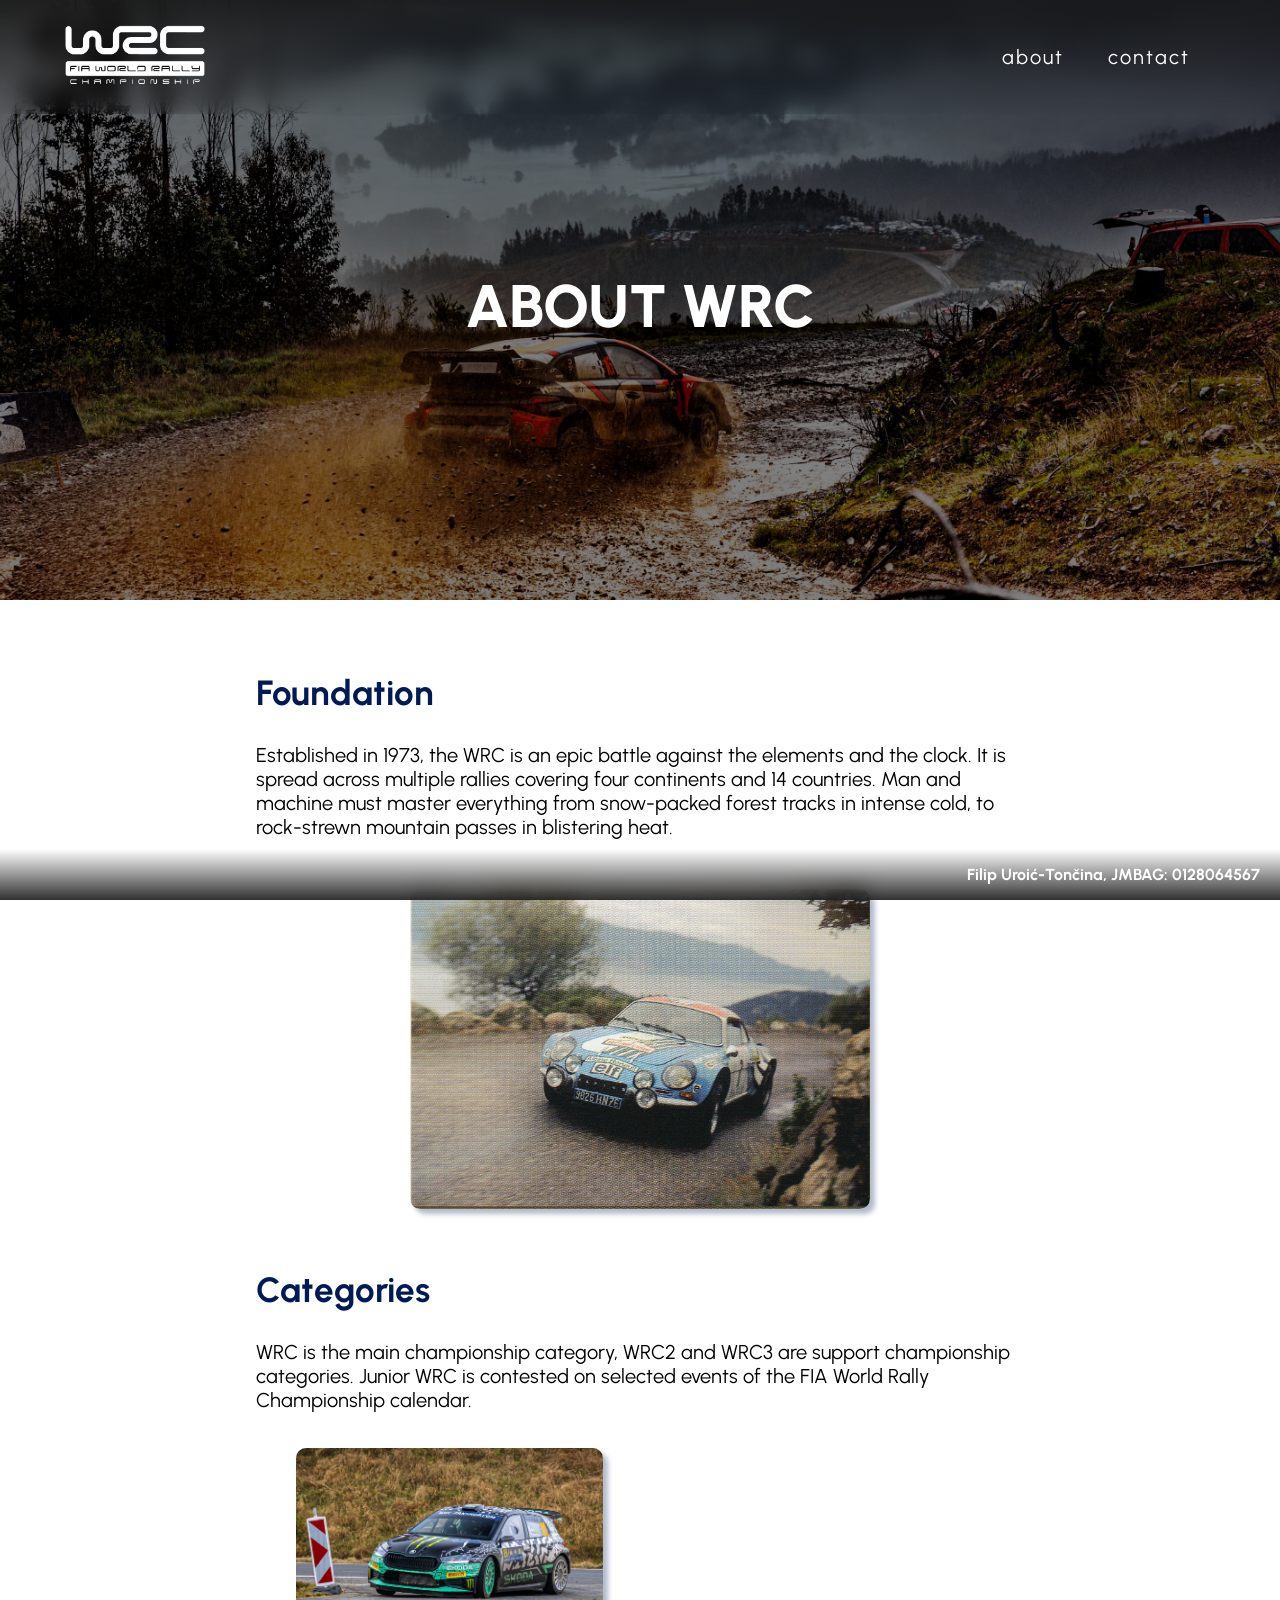
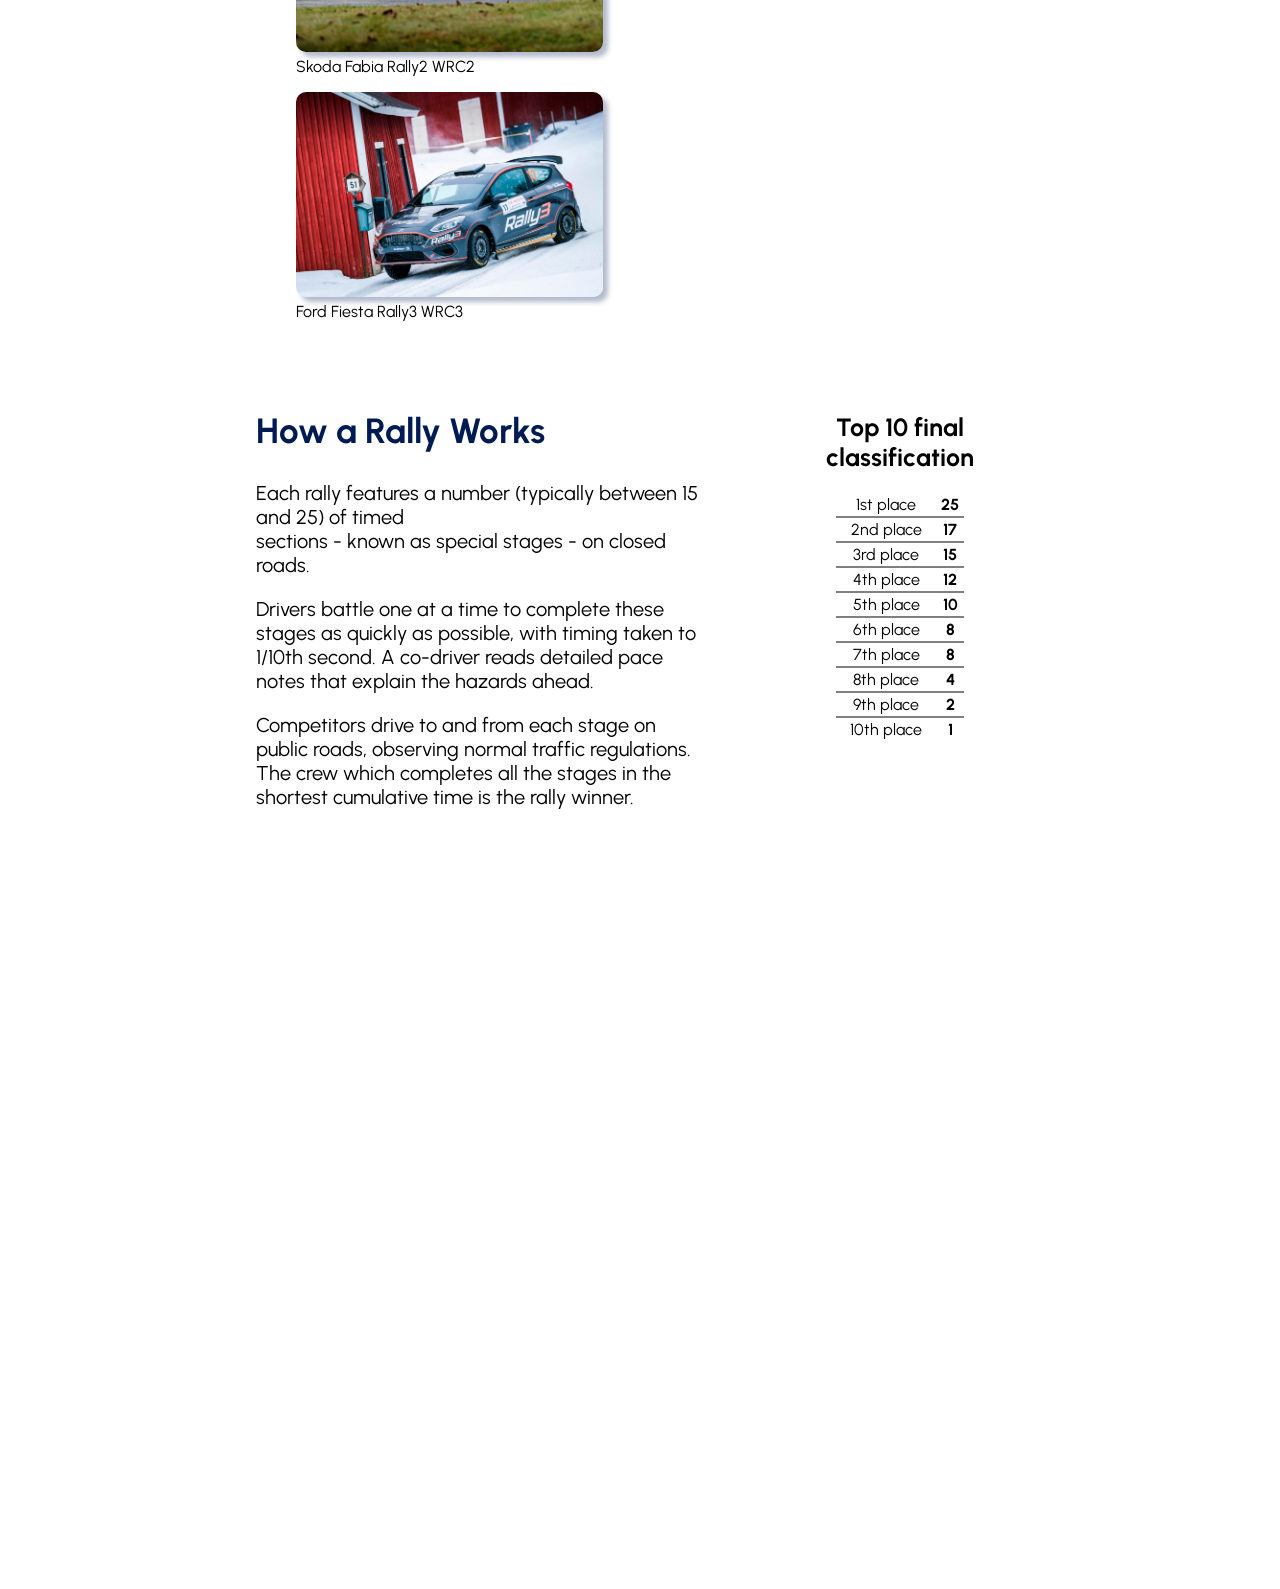
==== about/about.html @ 0e634e4d "Initial commit" ====
<!DOCTYPE html>
<html lang="en">
    <head>
        <meta charset="utf-8">
        <link rel="stylesheet" href="../style.css">
        <link rel="stylesheet" href="../about_style.css">
        <link rel="icon" href="../images/favicon.svg" type="image/svg">
        <title>WRC</title>
    </head>
    <body>
        <header class="header">
            <a href="../index.html" class="logo-link">
                <img src="../images/logo_negative.png" alt="WRC Logo" class="logo-image" style="box-shadow: none;">
            </a>
            <nav class="nav-menu">
                <a class="nav-button" href="../about/about.html">About</a>
                <a class="nav-button" href="../contact/contact.html">Contact</a>
            </nav>
        </header>
        <div class="hero-section">
            <div class="hero-image"></div>
            <h1 class="hero-title">About WRC</h1>
        </div>
        <article class="articles" id="first-article">
            <h2>Foundation</h2>
            <p>Established in 1973, the WRC is an epic battle against the elements and the clock. It is spread across multiple rallies covering four continents and 14 countries.
                     Man and machine must master everything from snow-packed forest tracks in intense cold, to rock-strewn mountain passes in blistering heat.</p>
            <img src="images/Therier_Corsica_1973.jpg" alt="Therier Corsica 1973">
        </article>
        <article class="articles">
            <h2>Categories</h2>
            <p>WRC is the main championship category, WRC2 and WRC3 are support championship categories. Junior WRC is contested on selected events of the FIA World Rally Championship calendar.</p>
            <figure class="wrc2">
                <img src="images/wrc2.jpg" alt="Rally2 Skoda WRC2">
                <figcaption>Skoda Fabia Rally2 WRC2</figcaption>
            </figure>
            <figure class="wrc3">
                <img src="images/wrc3.jpg" alt="Rally3 Ford Fiesta WRC3">
                <figcaption>Ford Fiesta Rally3 WRC3</figcaption>
            </figure>
        </article>
        <article class="articles" id="rally-works">
            <h2>How a Rally Works</h2>
            <p>Each rally features a number (typically between 15 and 25) of timed<br>sections - known as special stages - on closed roads.</p>
            <p>Drivers battle one at a time to complete these stages as quickly as possible, with timing taken to 1/10th second. A co-driver reads detailed pace notes that explain the hazards ahead.</p>
            <p>Competitors drive to and from each stage on public roads, observing normal traffic regulations. The crew which completes all the stages in the shortest cumulative time is the rally winner.</p>
        </article>
        <aside>
            <h2>Top 10 final classification </h2>
            <table class="points">
                <tr>
                    <td style="border-top: none;">1st place</td>
                    <td style="border-top: none;"><b>25</b></td>
                </tr>
                <tr>
                    <td>2nd place</td>
                    <td><b>17</b></td>
                </tr>
                <tr>
                    <td>3rd place</td>
                    <td><b>15</b></td>
                </tr>
                <tr>
                    <td>4th place</td>
                    <td><b>12</b></td>
                </tr>
                <tr>
                    <td>5th place</td>
                    <td><b>10</b></td>
                </tr>
                <tr>
                    <td>6th place</td>
                    <td><b>8</b></td>
                </tr>
                <tr>
                    <td>7th place</td>
                    <td><b>8</b></td>
                </tr>
                <tr>
                    <td>8th place</td>
                    <td><b>4</b></td>
                </tr>
                <tr>
                    <td>9th place</td>
                    <td><b>2</b></td>
                </tr>
                <tr>
                    <td>10th place</td>
                    <td><b>1</b></td>
                </tr>
            </table>
        </aside>
        <footer class="footer">
            <p>Filip Uroić-Tončina, JMBAG: 0128064567</p>
        </footer>
    </body>
</html>
---- style.css ----
@font-face{
    font-family: 'Urbanist';
    src: url('fonts/Urbanist-VariableFont_wght.ttf') format("truetype");
}


html{
    scroll-behavior: smooth;
}


body{
    font-family: Urbanist, Helvetica, sans-serif;
    padding-bottom: 60px;
    background-color: rgb(255, 255, 255);
    margin: 0;
}

.clear{
    clear: both;
}

img{
    border-radius: 10px;
    box-shadow: 5px 5px 5px rgba(0, 27, 83, 0.3);
}

.site-wrapper{
    width: 90%;
    margin: 0 auto;
}

.header{
    position: fixed;
    top: 0;
    left: 0;
    width: 100%;
    background: linear-gradient(to bottom, rgba(27, 27, 27, 0.9), rgba(27, 27, 27, 0));
    backdrop-filter: blur(10px);
    z-index: 1000;
}

.logo-image{
    width: 150px;
    margin: 20px 10px 20px 60px;
}


.nav-menu {
    display: inline-block;
    float: right;
    margin-top: 35px;
    margin-right: 60px;
    border-radius: 30px;
    padding: 10px;
}

.nav-menu a{
    color: white;
    font-weight: normal;
    font-family: Urbanist, Helvetica, sans-serif;
    text-decoration: none;
    letter-spacing: 2px;
    text-transform: lowercase;
    font-size: 20px;
    padding: 10px;
    margin: 0 10px;
    transition: 0.5s;
}

.nav-menu a:hover{
    color: orange;
    transition: 0.5s;
}

.nav-menu .nav-button{
    padding-right: 10px;
    padding-left: 10px;
}

.hero-image{
    margin-top: -200px;
    margin-bottom: 0;
    padding: 0;
    height: 122vh;
    background-image: url('images/hero-image3.webp');
    background-position: center center;
    background-size: 100%;
    background-attachment: fixed;
}

.hero-text{
    margin-left: 100px;
    padding-left: 30px;
    padding-right: 10px;
    word-break: keep-all;
    background-color: rgba(0, 27, 83, 0.4);
    backdrop-filter: blur(10px);
    margin-right: 900px;
    border-radius: 20px;
}

.hero-section h3{
    padding-top: 20px;
    font-size: 50px;
    color: white;
    margin-top: -370px;
    margin-bottom: 40px;
}

.hero-section p{
    color: white;
    padding-bottom: 25px;
    font-size: 18px;
}

.hero-article{
    margin: 50px auto;
    z-index: -5;
}

.anchor-links{
    position: relative;
    margin-top: 80px;
    z-index: 100;
    width: 100%;
    text-align: center;
    padding-top: 20px;
    padding-bottom: 20px;
    background-color: #001b53;
}

.anchor-links a{
    text-decoration: none;
    font-family: Urbanist, Helvetica, sans-serif;
    font-weight: bold;
    font-size: 20px;
    padding: 0 20px;
    color: white;
    text-transform: lowercase;
    transition: 0.5s;
}

.anchor-links a:hover{
    color: orange;
    transition: 0.5s;
}

.short-intro{
    width: 90%;
    margin: 60px auto 0;
}

.short-intro-text{
    width: 70%;
    float: left;
    line-height: 1.4;
}

.short-intro h2{
    color: #002468;
    text-align: left;
    width: 60%;
    font-family: Urbanist, Helvetica, sans-serif;
    font-size: 40px;
    font-weight: bold;
    margin-bottom: 30px;
    margin-left: 0;
}

.short-intro-text p{
    font-size: 18px;
}

.short-intro-img{
    width: 25%;
    float: left;
    margin-left: 5%;
}

.manufacturers{
    width: 100%;
    margin: 60px auto 0;
    text-align: center;
    font-size: 25px;
    color: #002468;
}

.manufacturers-heading{
    color: #002468;
    width: 90%;
    margin: 0 auto;
    text-align: left;
    font-family: Urbanist, Helvetica, sans-serif;
    font-size: 40px;
    font-weight: bold;
    margin-bottom: 60px;
}

.manufacturers-wrapper{
    width: 30%;
    display: inline-block;
    transition: transform 0.3s ease;

}

.manufacturer-image{
    display: block;
    width: 100%;
    object-fit: cover;
}

.manufacturers-image-wrapper{
    overflow: hidden;
    border-radius: 10px;
    transition: transform 0.3s ease;
    box-shadow: 5px 5px 5px rgba(0, 27, 83, 0.3);
}

.manufacturers-wrapper:hover{
    transform: scale(1.05);
}

.calendar-article{
    margin-top: 60px;
}

.calendar-article table{
    margin-top: 40px;
}

.calendar-title{
    color: #001b53;
    width: 90%;
    text-align: left;
    margin: auto;
    font-size: 40px;
}

.season-calendar{
    color: #001b53;
    width: 90%;
    font-size: 18px;
    margin: auto;
    table-layout: fixed;
    border-collapse: collapse;
}

.season-calendar td{
    padding-top: 20px;
    padding-bottom: 20px;
    text-align: center;
    width: 20%;
}

.season-calendar tbody tr{
    border-top: 1px solid rgba(0, 27, 83, 0.6);
    transition: font-size 0.3s ease;
}

.season-calendar tbody tr:hover{
    color: orange;
    font-size: 25px;
}

thead .first-row{
    font-size: 25px;
    color: #001b53;
}

#calendar{
    scroll-margin-top: 120px;
}

#manufacturers{
    scroll-margin-top: 120px;
}

#whatiswrc{
    scroll-margin-top: 120px;
}

.footer{
    position: fixed;
    z-index: 10000;
    bottom: 0;
    left: 0;
    padding: 0;
    width: 100%;
    text-align: right;
    font-family: Urbanist, Helvetica, sans-serif;
    font-weight: bold;
    background: linear-gradient(to top, rgba(27, 27, 27, 0.9), rgba(27, 27, 27, 0));
    /*background: rgba(0, 27, 83, 0.72);*/
    backdrop-filter: blur(10px);
}

.footer p{
    padding-right: 20px;
    color: white;
}
---- about_style.css ----
.hero-section{
    width: 100%;
    margin-top: -700px;
}

.hero-image{
    width: 100%;
    height: 1300px;
    background:
            linear-gradient(rgba(0,0,0,0.5), rgba(0,0,0,0.5)),
            url("about/images/hero-about.webp");
    background-position: center 600px;
    background-attachment: fixed;
    background-size: cover;
    box-shadow: none;
    background-color: rgba(0, 0, 0, 0.5);
}

.hero-title{
    width: fit-content;
    font-size: 60px;
    text-transform: uppercase;
    font-weight: 800;
    color: white;
    margin-top: -330px;
    margin-bottom: 330px;
    margin-left: auto;
    margin-right: auto;
}


.articles{
    position: relative;
    width: 60%;
    margin: 60px auto 0;
}

#first-article{
    margin: 60px auto 0;
}

#first-article p{
    margin-bottom: 50px;
}

.articles h2{
    font-size: 35px;
    color: #001b53;
}

.articles p{
    font-size: 20px;
}

#first-article img{
    display: block;
    width: 60%;
    margin: 0 auto;
}

.wrc2, .wrc3{
    position: relative;
    display: inline-block;
    width: 40%;
    margin-bottom: 0;
}

.wrc2 img, .wrc3 img{
    width: 100%;
    display: block;
}

figcaption{
    margin-top: 5px;
}

#rally-works{
    width: 35%;
    margin-left: 20%;
    margin-right: 5%;
    display: inline-block;
}

aside{
    position: relative;
    display: inline-block;
    width: 20%;
    vertical-align: top;
    margin-top: 70px;
    text-align: center;
}

aside h2{
    font-size: 25px;
}

.points {
    width: 50%;
    margin: 0 auto;
    text-align: center;
    padding-right: 0;
    border-collapse: collapse;
}

.points td{
    border-top: 2px solid gray;
    height: 21px;
}
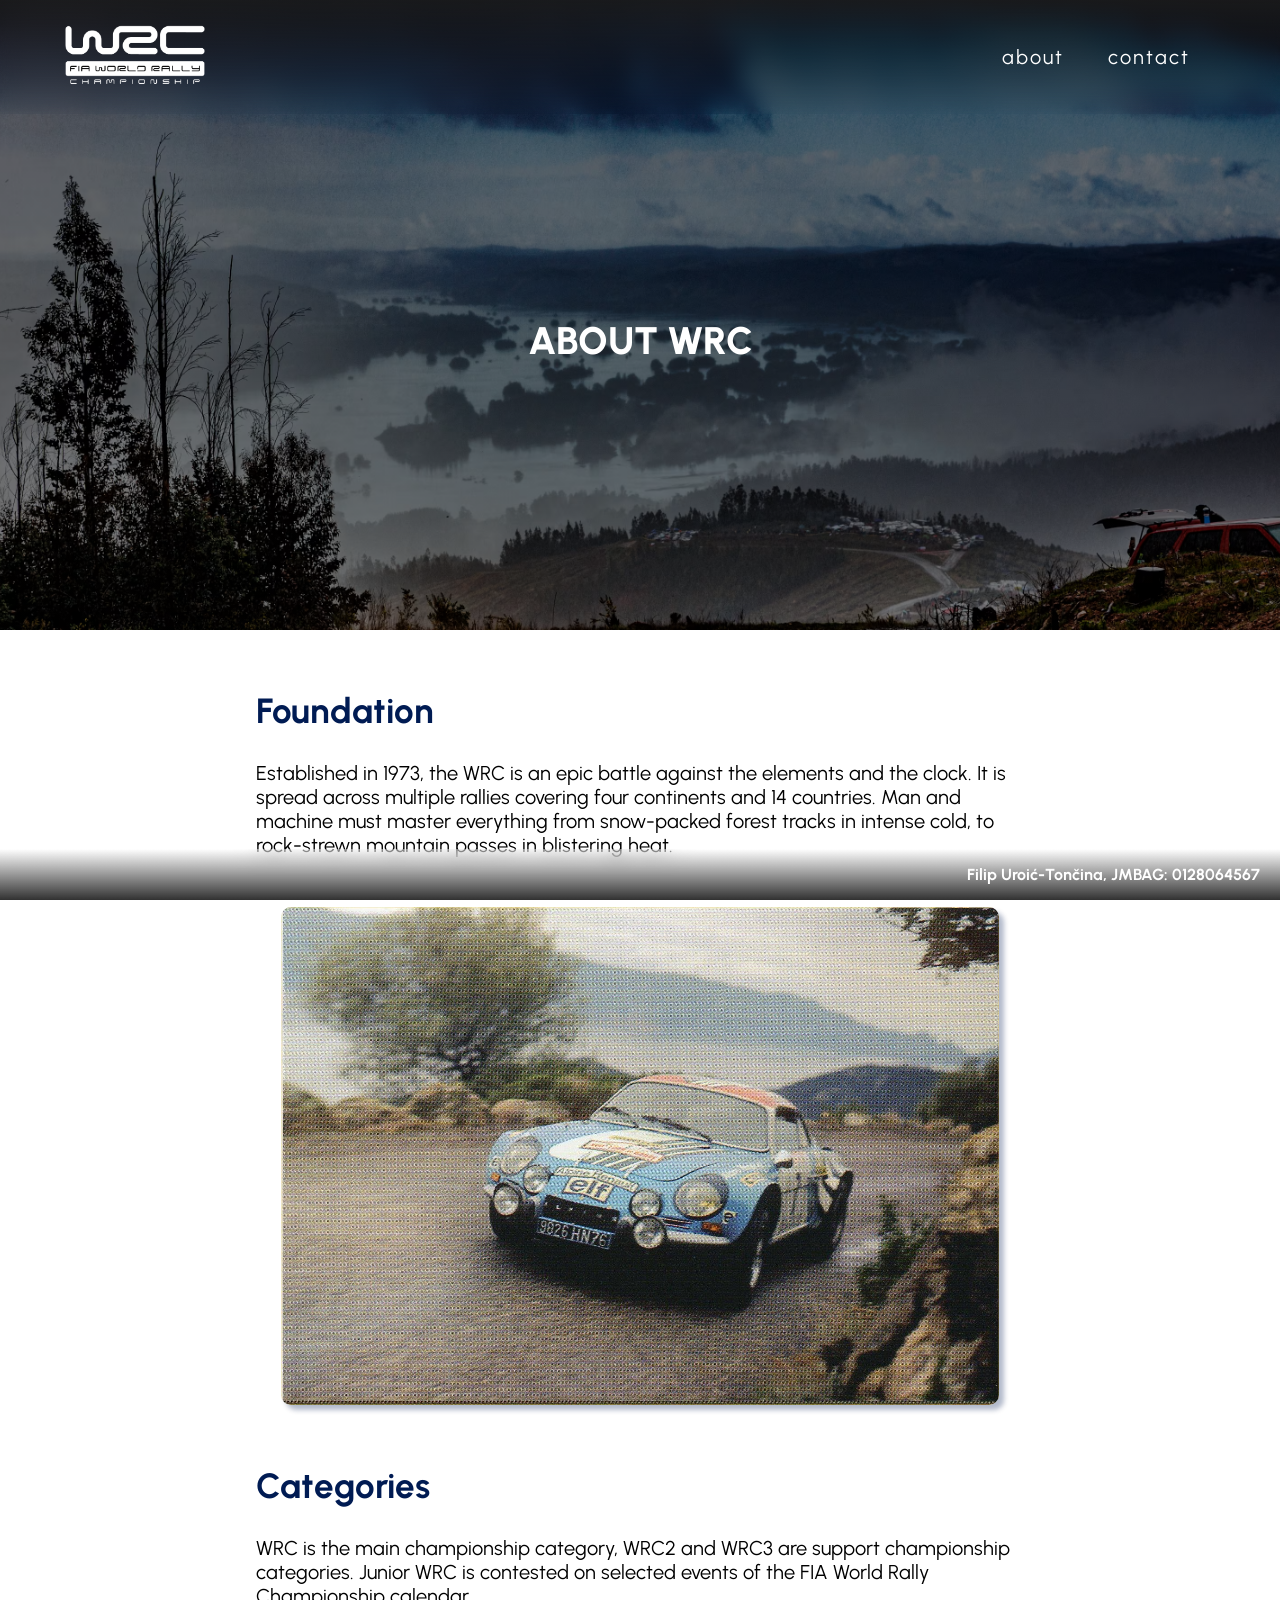
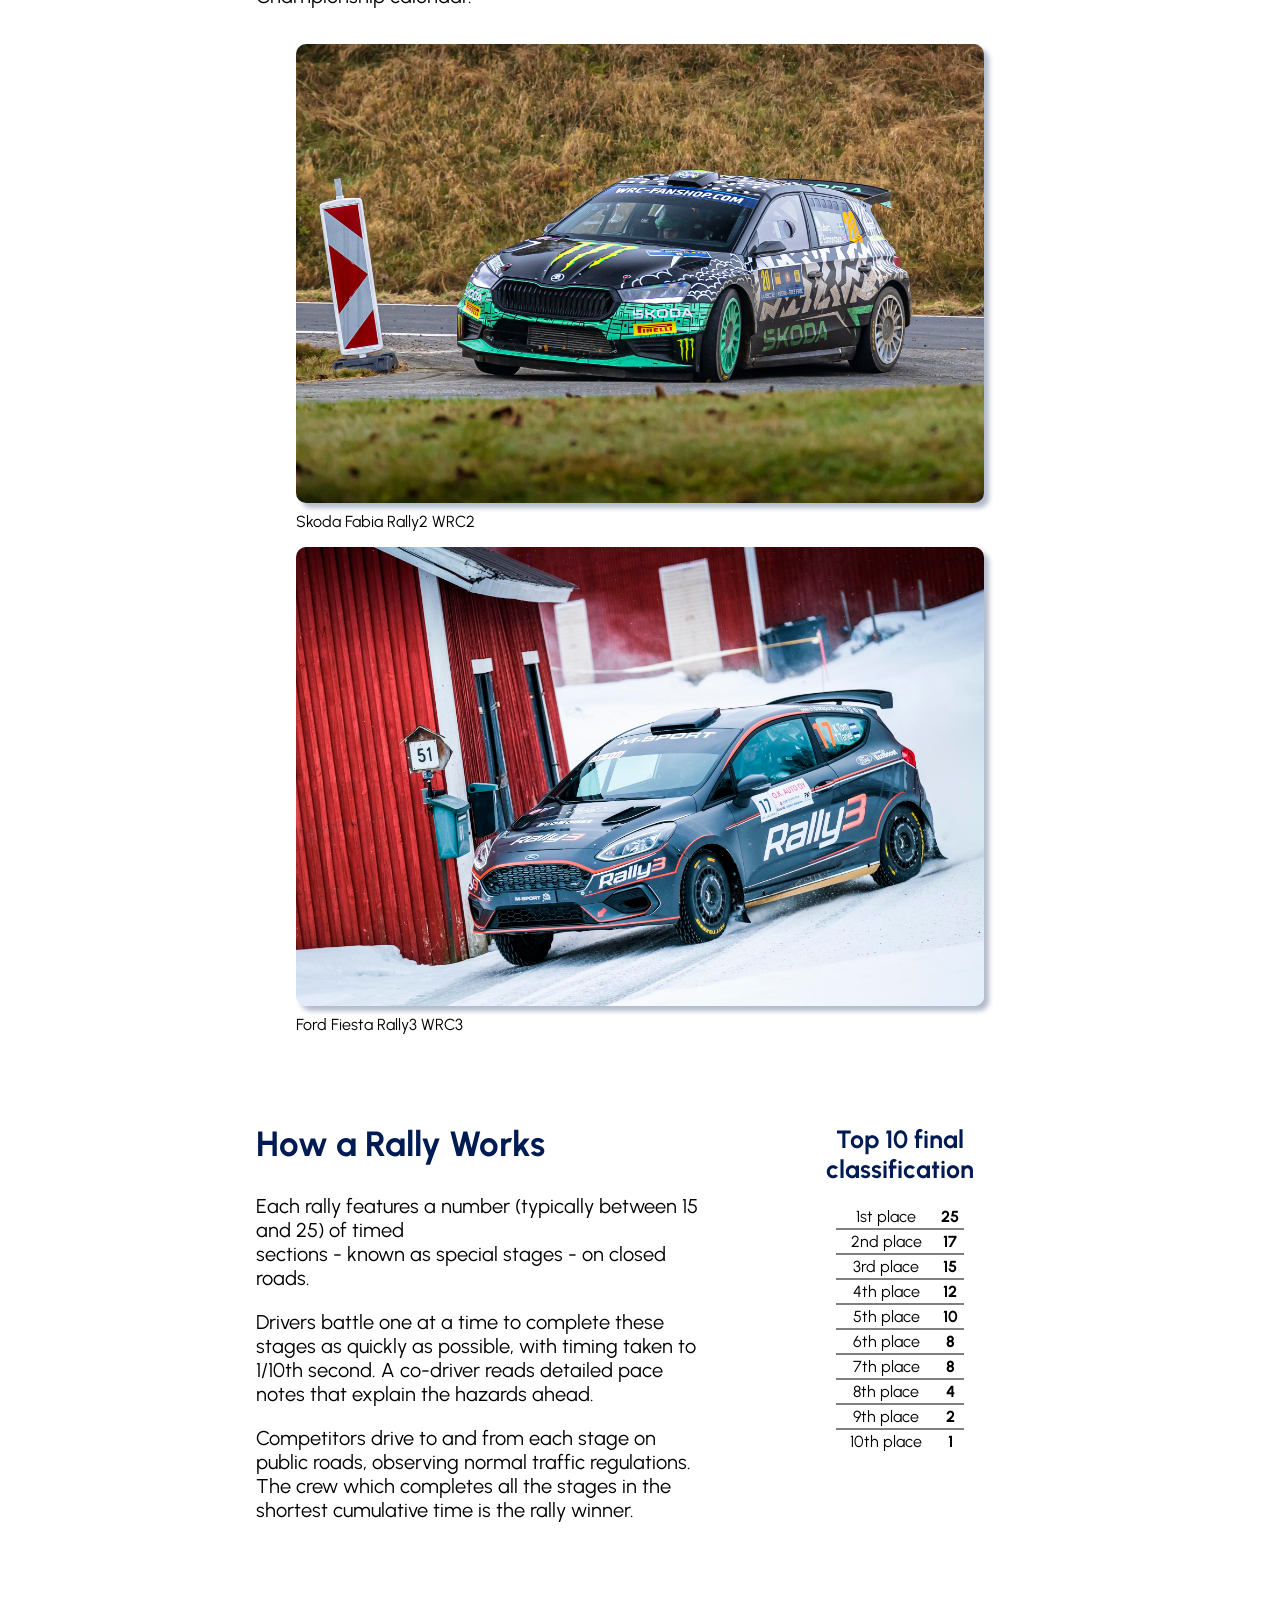
==== commit bd627036: "Responsive everything" ====
--- a/about/about.html
+++ b/about/about.html
@@ -3,7 +3,7 @@
     <head>
         <meta charset="utf-8">
         <link rel="stylesheet" href="../style.css">
-        <link rel="stylesheet" href="../about_style.css">
+        <link rel="stylesheet" href="about_style.css">
         <link rel="icon" href="../images/favicon.svg" type="image/svg">
         <title>WRC</title>
     </head>
--- a/style.css
+++ b/style.css
@@ -2,7 +2,6 @@
     font-family: 'Urbanist';
     src: url('fonts/Urbanist-VariableFont_wght.ttf') format("truetype");
 }
-
 
 html{
     scroll-behavior: smooth;
@@ -35,6 +34,7 @@
     top: 0;
     left: 0;
     width: 100%;
+    max-height: 15vh;
     background: linear-gradient(to bottom, rgba(27, 27, 27, 0.9), rgba(27, 27, 27, 0));
     backdrop-filter: blur(10px);
     z-index: 1000;
@@ -44,7 +44,6 @@
     width: 150px;
     margin: 20px 10px 20px 60px;
 }
-
 
 .nav-menu {
     display: inline-block;
@@ -78,50 +77,49 @@
     padding-left: 10px;
 }
 
+.hero-section{
+    position: relative;
+}
+
 .hero-image{
-    margin-top: -200px;
     margin-bottom: 0;
     padding: 0;
-    height: 122vh;
+    min-height: 95vh;
     background-image: url('images/hero-image3.webp');
     background-position: center center;
-    background-size: 100%;
+    background-size: cover;
     background-attachment: fixed;
+    background-repeat: no-repeat;
 }
 
 .hero-text{
-    margin-left: 100px;
-    padding-left: 30px;
-    padding-right: 10px;
+    position: absolute;
+    top: 65%;
+    left: 50%;
+    transform: translate(-64.5%, 0);
+    width: 60%;
+    padding: 20px 30px;
     word-break: keep-all;
     background-color: rgba(0, 27, 83, 0.4);
     backdrop-filter: blur(10px);
-    margin-right: 900px;
     border-radius: 20px;
 }
 
-.hero-section h3{
-    padding-top: 20px;
-    font-size: 50px;
+.hero-section .hero-text h3{
+    font-size: 2.4em;
+    padding: 0;
+    margin: 10px 0;
     color: white;
-    margin-top: -370px;
-    margin-bottom: 40px;
-}
-
-.hero-section p{
+}
+
+.hero-section .hero-text p{
     color: white;
-    padding-bottom: 25px;
-    font-size: 18px;
-}
-
-.hero-article{
-    margin: 50px auto;
-    z-index: -5;
+    font-size: 1.3em;
+    width: 100%;
+    max-height: 14vh;
 }
 
 .anchor-links{
-    position: relative;
-    margin-top: 80px;
     z-index: 100;
     width: 100%;
     text-align: center;
@@ -162,20 +160,19 @@
     text-align: left;
     width: 60%;
     font-family: Urbanist, Helvetica, sans-serif;
-    font-size: 40px;
+    font-size: 60px;
     font-weight: bold;
     margin-bottom: 30px;
     margin-left: 0;
 }
 
 .short-intro-text p{
-    font-size: 18px;
+    font-size: 1.3em;
 }
 
 .short-intro-img{
-    width: 25%;
+    width: 28%;
     float: left;
-    margin-left: 5%;
 }
 
 .manufacturers{
@@ -189,19 +186,22 @@
 .manufacturers-heading{
     color: #002468;
     width: 90%;
-    margin: 0 auto;
+    margin: 0 auto 60px;
     text-align: left;
     font-family: Urbanist, Helvetica, sans-serif;
-    font-size: 40px;
-    font-weight: bold;
-    margin-bottom: 60px;
+    font-size: 60px;
+    font-weight: bold;
 }
 
 .manufacturers-wrapper{
     width: 30%;
     display: inline-block;
     transition: transform 0.3s ease;
-
+    vertical-align: top;
+}
+
+.manufacturers-wrapper h3{
+    font-size: 30px;
 }
 
 .manufacturer-image{
@@ -221,20 +221,20 @@
     transform: scale(1.05);
 }
 
-.calendar-article{
+.season-calendar-article{
     margin-top: 60px;
 }
 
-.calendar-article table{
+.season-calendar-article table{
     margin-top: 40px;
 }
 
-.calendar-title{
+.season-calendar-title{
     color: #001b53;
     width: 90%;
     text-align: left;
     margin: auto;
-    font-size: 40px;
+    font-size: 60px;
 }
 
 .season-calendar{
@@ -280,6 +280,30 @@
     scroll-margin-top: 120px;
 }
 
+#round-column{
+    width: 5%; text-transform: uppercase; font-weight: bold;
+}
+
+#start-column{
+    width: 18% !important;
+    text-transform: uppercase;
+    font-weight: bold;
+}
+
+#rally-column{
+    width: 35%; text-transform: uppercase; font-weight: bold;
+}
+
+#surface-column{
+    width: 5%; text-transform: uppercase; font-weight: bold;
+}
+
+#start-column{
+    width: 5%;
+    text-transform: uppercase;
+    font-weight: bold;
+}
+
 .footer{
     position: fixed;
     z-index: 10000;
@@ -291,11 +315,137 @@
     font-family: Urbanist, Helvetica, sans-serif;
     font-weight: bold;
     background: linear-gradient(to top, rgba(27, 27, 27, 0.9), rgba(27, 27, 27, 0));
-    /*background: rgba(0, 27, 83, 0.72);*/
     backdrop-filter: blur(10px);
 }
 
 .footer p{
     padding-right: 20px;
     color: white;
-}+}
+
+@media (max-width: 1100px){
+    .logo-image{
+        margin-left: 30px;
+    }
+
+    .nav-menu{
+        margin-right: 20px;
+    }
+    .nav-menu a{
+        margin-right: 0;
+        margin-left: 0;
+    }
+
+    .hero-image{
+        background-attachment: scroll;
+        min-height: 70vh;
+        padding: 0;
+        margin: 0;
+        background-size: cover;
+        background-position: 70% center;
+    }
+
+    .hero-text{
+        font-size: 1.6em;
+        top: 75%;
+        left: 50%;
+        transform: translate(-50%, 0);
+        min-height: auto;
+        margin: 0;
+        text-align: center;
+    }
+
+    .hero-section .hero-text h3{
+        font-size: 2em;
+        text-align: center;
+    }
+
+    .hero-text p{
+        display: none;
+    }
+
+    .anchor-links a:hover{
+        color: inherit;
+        transition: none;
+    }
+
+    .short-intro h2{
+        width: 100%;
+        text-align: center;
+        font-size: 50px;
+    }
+
+    .short-intro-text{
+        width: 100%;
+        margin-bottom: 50px;
+        text-align: justify;
+    }
+
+    .short-intro-img{
+        width: 100%;
+        float: left;
+        margin-left: 0;
+        margin-bottom: 50px;
+    }
+
+    .manufacturers-heading{
+        width: 100%;
+        text-align: center;
+        margin-left: 0;
+        margin-right: 0;
+        font-size: 50px;
+    }
+
+    .manufacturers-wrapper{
+        width: 100%;
+        display: block;
+        margin: 0 auto;
+    }
+
+    .manufacturers-wrapper h3{
+        width: 100%;
+        font-size: 1.3em;
+        margin-top: 10px;
+        margin-bottom: 60px;
+    }
+
+    .manufacturers-wrapper:hover{
+        transform: none;
+    }
+
+    .season-calendar-title{
+        font-size: 50px;
+        text-align: center;
+    }
+
+    #round-column{
+        width: 15%;
+    }
+
+    #start-column{
+        width: 10%;
+    }
+
+    #rally-column{
+        width: 30%;
+    }
+
+    .season-calendar tbody tr:hover{
+        color: inherit;
+        font-size: inherit;
+    }
+
+    .hide-mobile{
+        display: none;
+    }
+
+    .footer{
+        text-align: center;
+        position: fixed;
+        bottom: 0;
+        left: 0;
+        height: 50px;
+        margin: 0;
+        padding: 0;
+    }
+}
--- a/about/about_style.css
+++ b/about/about_style.css
@@ -0,0 +1,118 @@
+.hero-section{
+    width: 100%;
+}
+
+.hero-image{
+    margin-bottom: 0;
+    padding: 0;
+    min-height: 70vh;
+    background-image: linear-gradient(to bottom, rgba(0,0,0,0.5), rgba(0,0,0,0.5)), url('images/hero-about.webp');
+    background-position: 50% 135%;
+    background-size: cover;
+    background-attachment: fixed;
+    background-repeat: no-repeat;
+}
+
+.hero-title{
+    position: absolute;
+    top: 50%;
+    left: 50%;
+    transform: translate(-50%, -50%);
+    color: white;
+    text-transform: uppercase;
+    font-size: 3vw;
+    font-weight: 800;
+}
+
+
+.articles{
+    position: relative;
+    width: 60%;
+    margin: 60px auto 0;
+}
+
+#first-article{
+    margin: 60px auto 0;
+}
+
+#first-article p{
+    margin-bottom: 50px;
+}
+
+.articles h2{
+    font-size: 35px;
+    color: #001b53;
+}
+
+.articles p{
+    font-size: 20px;
+}
+
+#first-article img{
+    display: block;
+    width: 93.5%;
+    margin: 0 auto;
+}
+
+.wrc2, .wrc3{
+    float: left;
+    margin-bottom: 0;
+}
+
+.wrc2 img, .wrc3 img{
+    width: 100%;
+}
+
+figcaption{
+    margin-top: 5px;
+}
+
+#rally-works{
+    width: 35%;
+    margin-left: 20%;
+    margin-right: 5%;
+    display: inline-block;
+}
+
+aside{
+    position: relative;
+    display: inline-block;
+    width: 20%;
+    vertical-align: top;
+    margin-top: 70px;
+    text-align: center;
+}
+
+aside h2{
+    font-size: 25px;
+    color: #001b53;
+}
+
+.points {
+    width: 50%;
+    margin: 0 auto;
+    text-align: center;
+    padding-right: 0;
+    border-collapse: collapse;
+}
+
+.points td{
+    border-top: 2px solid gray;
+    height: 21px;
+}
+
+@media (max-width: 1100px){
+    .hero-image{
+        margin: 0;
+        padding: 0;
+        background-attachment: scroll;
+        background-size: cover;
+        background-position:  30% bottom;
+        min-height: 50vh;
+
+    }
+
+    .hero-title{
+        font-size: 3em;
+    }
+}
